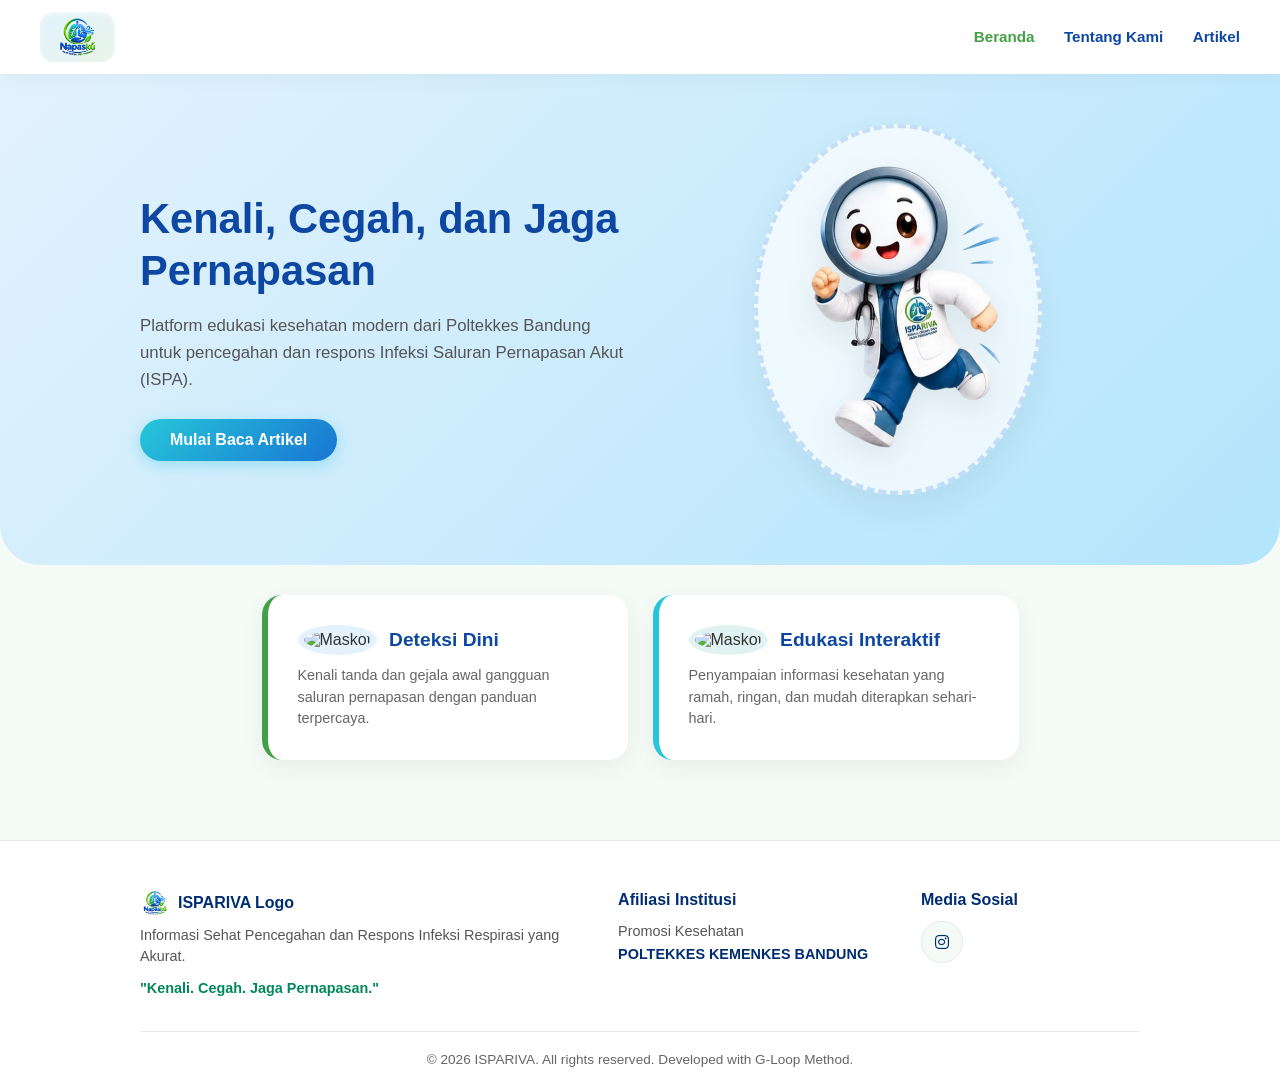
==== index.html @ 064b5a84 "Update index.html" ====
<!DOCTYPE html>
<html lang="id">
<head>
    <meta charset="UTF-8">
    <meta name="viewport" content="width=device-width, initial-scale=1.0">
    <title>ISPARIVA - Informasi Sehat Pencegahan & Respons ISPA</title>
    <link rel="stylesheet" href="assets/css/style.css">
    <link rel="stylesheet" href="https://cdnjs.cloudflare.com/ajax/libs/font-awesome/6.4.0/css/all.min.css">
    <style>
        /* Footer Sesuai Gambar Referensi */
        .new-footer {
            background: #FFFFFF;
            color: #333333;
            padding: 50px 40px 25px 40px;
            margin-top: 80px;
            border-top: 1px solid #EAEAEA;
        }
        .footer-container {
            max-width: 1000px;
            margin: 0 auto;
            display: grid;
            grid-template-columns: 2fr 1.2fr 1fr;
            gap: 40px;
            padding-bottom: 35px;
            border-bottom: 1px solid #EAEAEA;
            align-items: start;
        }
        .footer-col h5 {
            color: #002d72;
            font-size: 1rem;
            margin-top: 0;
            margin-bottom: 12px;
            font-weight: 700;
        }
        .footer-col p {
            font-size: 0.9rem;
            color: #555555;
            line-height: 1.5;
            margin-bottom: 12px;
            margin-top: 0;
        }
        .social-icons-flex {
            display: flex;
            gap: 10px;
            margin-top: 8px;
        }
        .social-icon-btn {
            width: 40px;
            height: 40px;
            background: #F4FBF7;
            border: 1px solid #E2E8F0;
            border-radius: 50%;
            display: flex;
            align-items: center;
            justify-content: center;
            color: #002d72;
            text-decoration: none;
            transition: all 0.2s;
        }
        .social-icon-btn:hover {
            background: #002d72;
            color: #FFFFFF;
        }
        .footer-bottom {
            text-align: center;
            padding-top: 20px;
            font-size: 0.85rem;
            color: #666666;
        }

        @media (max-width: 768px) {
            .footer-container { grid-template-columns: 1fr; gap: 30px; }
        }
    </style>
</head>
<body>

    <header>
        <div class="logo-wrapper">
            <a href="index.html">
                <img src="assets/img/logo.png" alt="Logo ISPARIVA" style="height: 38px; width: auto; display: block; object-fit: contain;">
            </a>
        </div>
        <nav>
            <a href="index.html" class="active">Beranda</a>
            <a href="tentang.html">Tentang Kami</a>
            <a href="blog/index.html">Artikel</a>
        </nav>
    </header>

    <section class="hero hero-blue">
        <div class="hero-flex">
            <div class="hero-text">
                <h1>Kenali, Cegah, dan Jaga Pernapasan</h1>
                <p>Platform edukasi kesehatan modern dari Poltekkes Bandung untuk pencegahan dan respons Infeksi Saluran Pernapasan Akut (ISPA).</p>
                <a href="blog/index.html" class="btn">Mulai Baca Artikel</a>
            </div>
            <div class="hero-image">
                <div class="mascot-circle-bg">
                    <img src="assets/img/maskot5.png" alt="Maskot Semangat">
                </div>
            </div>
        </div>
    </section>

    <div style="max-width: 1000px; margin: 0 auto;">
        <div class="card-grid">
            <div class="card">
                <div style="display: flex; align-items: center; gap: 12px; margin-bottom: 10px;">
                    <div style="background: #E3F2FD; padding: 6px; border-radius: 50%;">
                        <img src="assets/img/maskot3.jpg" alt="Maskot" style="width: 35px; height: 35px; border-radius: 50%; object-fit: cover;">
                    </div>
                    <h3 style="margin: 0;">Deteksi Dini</h3>
                </div>
                <p>Kenali tanda dan gejala awal gangguan saluran pernapasan dengan panduan terpercaya.</p>
            </div>
            <div class="card" style="border-left-color: var(--teal);">
                <div style="display: flex; align-items: center; gap: 12px; margin-bottom: 10px;">
                    <div style="background: #E0F2F1; padding: 6px; border-radius: 50%;">
                        <img src="assets/img/maskot3.jpg" alt="Maskot" style="width: 35px; height: 35px; border-radius: 50%; object-fit: cover;">
                    </div>
                    <h3 style="margin: 0;">Edukasi Interaktif</h3>
                </div>
                <p>Penyampaian informasi kesehatan yang ramah, ringan, dan mudah diterapkan sehari-hari.</p>
            </div>
        </div>
    </div>

    <footer style="background: #FFFFFF; color: #333333; padding: 50px 40px 25px 40px; margin-top: 80px; border-top: 1px solid #EAEAEA;">
        <div style="max-width: 1000px; margin: 0 auto; display: grid; grid-template-columns: 2fr 1.2fr 1fr; gap: 40px; padding-bottom: 35px; border-bottom: 1px solid #EAEAEA; align-items: start; text-align: left;">
            
            <!-- Kolom 1: Logo & Tagline -->
            <div>
                <div style="display: flex; align-items: center; gap: 8px; margin-bottom: 10px;">
                    <img src="assets/img/logo.png" alt="ISPARIVA Logo" style="height: 24px; width: auto; object-fit: contain;">
                    <span style="font-weight: 700; color: #002d72; font-size: 1rem;">ISPARIVA Logo</span>
                </div>
                <p style="font-size: 0.9rem; color: #555555; line-height: 1.5; margin: 0 0 12px 0;">Informasi Sehat Pencegahan dan Respons Infeksi Respirasi yang Akurat.</p>
                <p style="color: #00875a; font-weight: 700; margin: 0; font-size: 0.9rem;">"Kenali. Cegah. Jaga Pernapasan."</p>
            </div>
            
            <!-- Kolom 2: Afiliasi Institusi -->
            <div>
                <h5 style="color: #002d72; font-size: 1rem; margin-top: 0; margin-bottom: 12px; font-weight: 700;">Afiliasi Institusi</h5>
                <p style="font-size: 0.9rem; color: #555555; line-height: 1.5; margin: 0 0 4px 0;">Promosi Kesehatan</p>
                <p style="font-size: 0.9rem; font-weight: 700; color: #002d72; margin: 0;">POLTEKKES KEMENKES BANDUNG</p>
            </div>

            <div>
                <h5 style="color: #002d72; font-size: 1rem; margin-top: 0; margin-bottom: 12px; font-weight: 700;">Media Sosial</h5>
                <div style="display: flex; gap: 10px; margin-top: 8px; justify-content: flex-start;">
                    <a href="https://www.instagram.com/ispa.riva?stkn=MTZ3aDNnMjVvY2Jsdg==" target="_blank" style="width: 40px; height: 40px; background: #F4FBF7; border: 1px solid #E2E8F0; border-radius: 50%; display: flex; align-items: center; justify-content: center; color: #002d72; text-decoration: none;" title="Instagram">
                        <i class="fa-brands fa-instagram"></i>
                    </a>
                </div>
            </div>

        </div>
        <div style="text-align: center; padding-top: 20px; font-size: 0.85rem; color: #666666;">
            &copy; 2026 ISPARIVA. All rights reserved. Developed with G-Loop Method.
        </div>
    </footer>

</body>
</html>
---- assets/css/style.css ----
:root {
  --primary-blue: #0D47A1;
  --secondary-blue: #1976D2;
  --teal: #26C6DA;
  --primary-green: #43A047;
  --bg-color: #F4FBF7;
}

body {
  font-family: 'Poppins', sans-serif, Arial;
  background-color: var(--bg-color);
  color: #333333;
  margin: 0;
  padding: 0;
}

header {
  background: rgba(255, 255, 255, 0.95);
  backdrop-filter: blur(10px);
  padding: 12px 40px;
  display: flex;
  justify-content: space-between;
  align-items: center;
  box-shadow: 0 4px 20px rgba(0,0,0,0.04);
  position: sticky;
  top: 0;
  z-index: 1000;
}

.logo-wrapper {
  background: linear-gradient(135deg, #E3F2FD, #E8F5E9);
  padding: 6px 14px;
  border-radius: 14px;
  display: inline-flex;
  align-items: center;
  box-shadow: inset 0 2px 4px rgba(255,255,255,0.6);
}

nav a {
  margin-left: 25px;
  text-decoration: none;
  color: var(--primary-blue);
  font-weight: 600;
  font-size: 0.95rem;
  transition: color 0.2s;
}

nav a:hover, nav a.active {
  color: var(--primary-green);
}

.hero-blue {
  background: linear-gradient(135deg, #E3F2FD 0%, #B3E5FC 100%);
}

.hero {
  text-align: center;
  padding: 50px 20px 70px 20px;
  border-bottom-left-radius: 40px;
  border-bottom-right-radius: 40px;
}

.hero-flex {
  display: flex;
  align-items: center;
  justify-content: space-between;
  max-width: 1000px;
  margin: 0 auto;
  gap: 30px;
  text-align: left;
}

.hero-text { flex: 1; }
.hero-text h1 {
  color: var(--primary-blue);
  font-size: 2.6rem;
  margin-bottom: 15px;
  line-height: 1.25;
}
.hero-text p {
  color: #555;
  font-size: 1.05rem;
  margin-bottom: 25px;
  line-height: 1.6;
}

.hero-image { flex: 1; text-align: center; }
.mascot-circle-bg {
  display: inline-block;
  background: rgba(255, 255, 255, 0.7);
  padding: 25px;
  border-radius: 50%;
  box-shadow: 0 15px 35px rgba(0,0,0,0.06);
  border: 4px dashed rgba(25, 118, 210, 0.2);
}
.hero-image img {
  max-width: 230px;
  height: auto;
  animation: float 3s ease-in-out infinite;
  filter: drop-shadow(0 10px 15px rgba(0,0,0,0.08));
}

@keyframes float {
  0% { transform: translateY(0px); }
  50% { transform: translateY(-10px); }
  100% { transform: translateY(0px); }
}

.container {
  max-width: 900px;
  margin: 50px auto;
  background: #FFFFFF;
  padding: 45px;
  border-radius: 30px;
  box-shadow: 0 10px 35px rgba(0,0,0,0.04);
}

.section-title {
  text-align: center;
  margin-bottom: 40px;
}
.section-title span {
  color: var(--secondary-blue);
  font-size: 0.85rem;
  font-weight: 700;
  text-transform: uppercase;
  letter-spacing: 1.5px;
}
.section-title h2 {
  color: var(--primary-blue);
  font-size: 2.1rem;
  margin-top: 5px;
}

.mascot-banner {
  display: flex;
  align-items: center;
  padding: 22px 28px;
  border-radius: 20px;
  gap: 22px;
  margin-bottom: 35px;
  box-shadow: 0 6px 20px rgba(0,0,0,0.03);
}
.banner-green { background: #E8F5E9; border-left: 6px solid var(--primary-green); }
.banner-purple { background: #EDE7F6; border-left: 6px solid #7E57C2; }

.mascot-badge-box {
  background: #FFFFFF;
  padding: 10px;
  border-radius: 16px;
  box-shadow: 0 4px 12px rgba(0,0,0,0.05);
  display: flex;
  align-items: center;
  justify-content: center;
}
.mascot-banner img {
  width: 70px;
  height: auto;
}
.mascot-banner h4 {
  margin: 0 0 5px 0;
  color: var(--primary-blue);
  font-size: 1.1rem;
}
.mascot-banner p {
  margin: 0;
  font-size: 0.9rem;
  color: #555;
}

.card-grid {
  display: flex;
  justify-content: center;
  gap: 25px;
  margin-top: 30px;
  flex-wrap: wrap;
}

.card {
  background: #FFFFFF;
  border-radius: 20px;
  padding: 30px;
  width: 300px;
  box-shadow: 0 8px 25px rgba(0,0,0,0.05);
  border-left: 6px solid var(--primary-green);
  transition: transform 0.3s ease, box-shadow 0.3s ease;
}
.card:hover {
  transform: translateY(-5px);
  box-shadow: 0 12px 30px rgba(0,0,0,0.08);
}
.card h3 {
  color: var(--primary-blue);
  font-size: 1.2rem;
  margin-bottom: 10px;
}
.card p {
  font-size: 0.9rem;
  color: #666;
  margin: 0;
  line-height: 1.5;
}

.btn {
  display: inline-block;
  background: linear-gradient(135deg, var(--teal), var(--secondary-blue));
  color: #FFFFFF;
  padding: 12px 30px;
  border-radius: 30px;
  text-decoration: none;
  font-weight: bold;
  box-shadow: 0 4px 15px rgba(38, 198, 218, 0.35);
  transition: opacity 0.2s;
}
.btn:hover { opacity: 0.9; }

footer {
  text-align: center;
  padding: 40px 20px;
  background: var(--primary-blue);
  color: #FFFFFF;
  margin-top: 60px;
}
.footer-ig-btn {
  display: inline-flex;
  align-items: center;
  gap: 8px;
  background: #E1306C;
  color: #FFFFFF;
  padding: 10px 22px;
  border-radius: 25px;
  text-decoration: none;
  font-size: 0.9rem;
  font-weight: bold;
  margin-bottom: 15px;
}
.footer-ig-btn:hover { opacity: 0.85; }

@media (max-width: 768px) {
  .hero-flex { flex-direction: column; text-align: center; }
  .mascot-banner { flex-direction: column; text-align: center; }
}
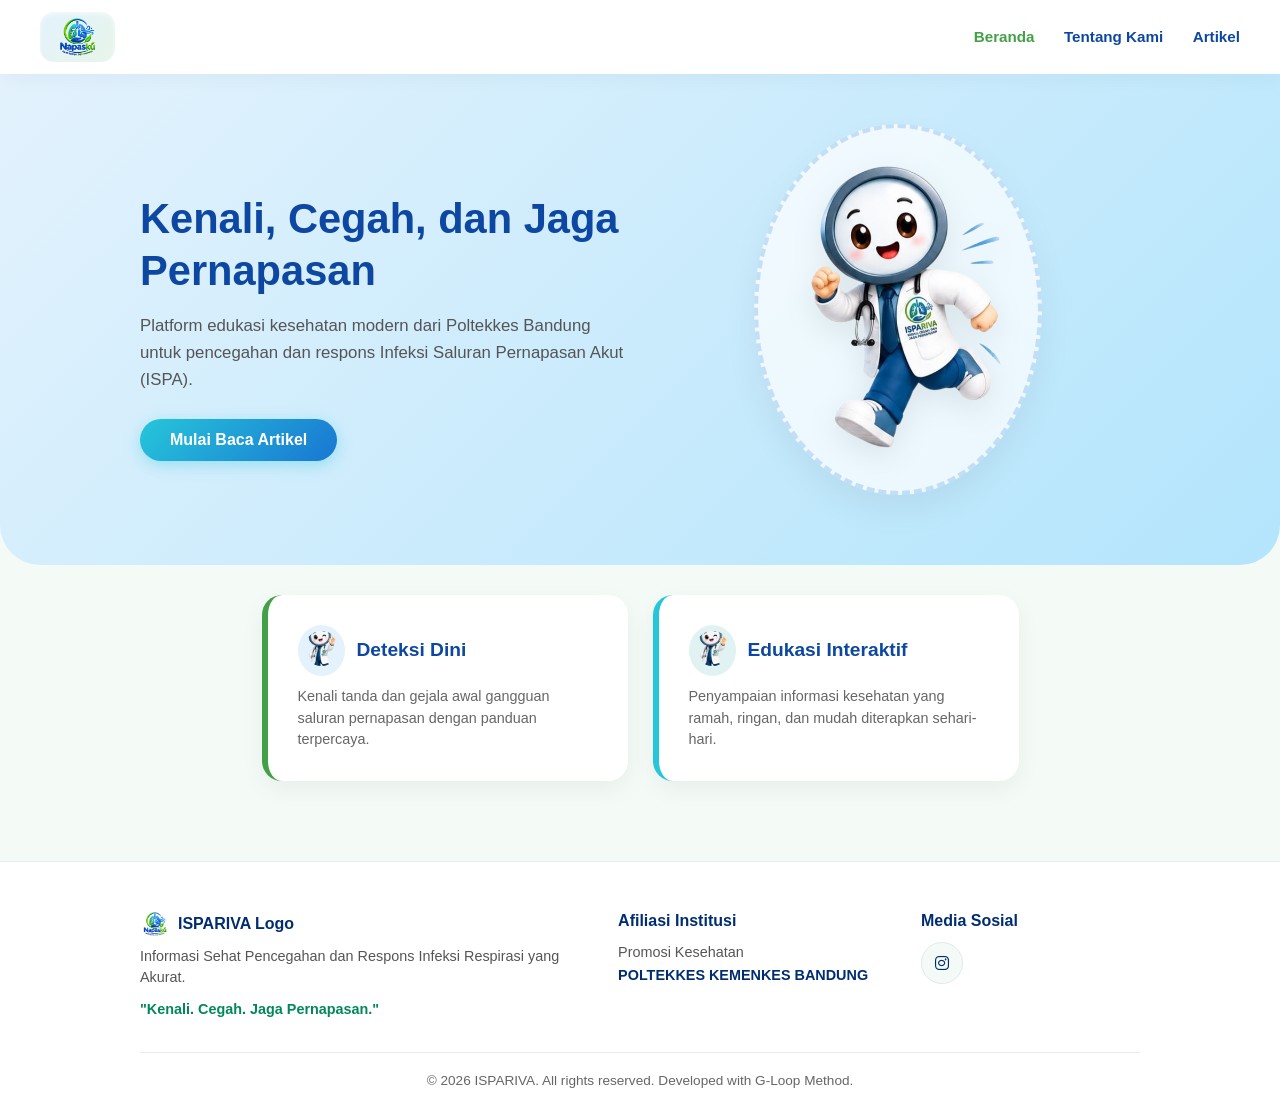
==== commit 6e87ea45: "Update index.html" ====
--- a/index.html
+++ b/index.html
@@ -108,7 +108,7 @@
             <div class="card">
                 <div style="display: flex; align-items: center; gap: 12px; margin-bottom: 10px;">
                     <div style="background: #E3F2FD; padding: 6px; border-radius: 50%;">
-                        <img src="assets/img/maskot3.jpg" alt="Maskot" style="width: 35px; height: 35px; border-radius: 50%; object-fit: cover;">
+                        <img src="assets/img/maskot3.png" alt="Maskot" style="width: 35px; height: 35px; border-radius: 50%; object-fit: cover;">
                     </div>
                     <h3 style="margin: 0;">Deteksi Dini</h3>
                 </div>
@@ -117,7 +117,7 @@
             <div class="card" style="border-left-color: var(--teal);">
                 <div style="display: flex; align-items: center; gap: 12px; margin-bottom: 10px;">
                     <div style="background: #E0F2F1; padding: 6px; border-radius: 50%;">
-                        <img src="assets/img/maskot3.jpg" alt="Maskot" style="width: 35px; height: 35px; border-radius: 50%; object-fit: cover;">
+                        <img src="assets/img/maskot3.png" alt="Maskot" style="width: 35px; height: 35px; border-radius: 50%; object-fit: cover;">
                     </div>
                     <h3 style="margin: 0;">Edukasi Interaktif</h3>
                 </div>
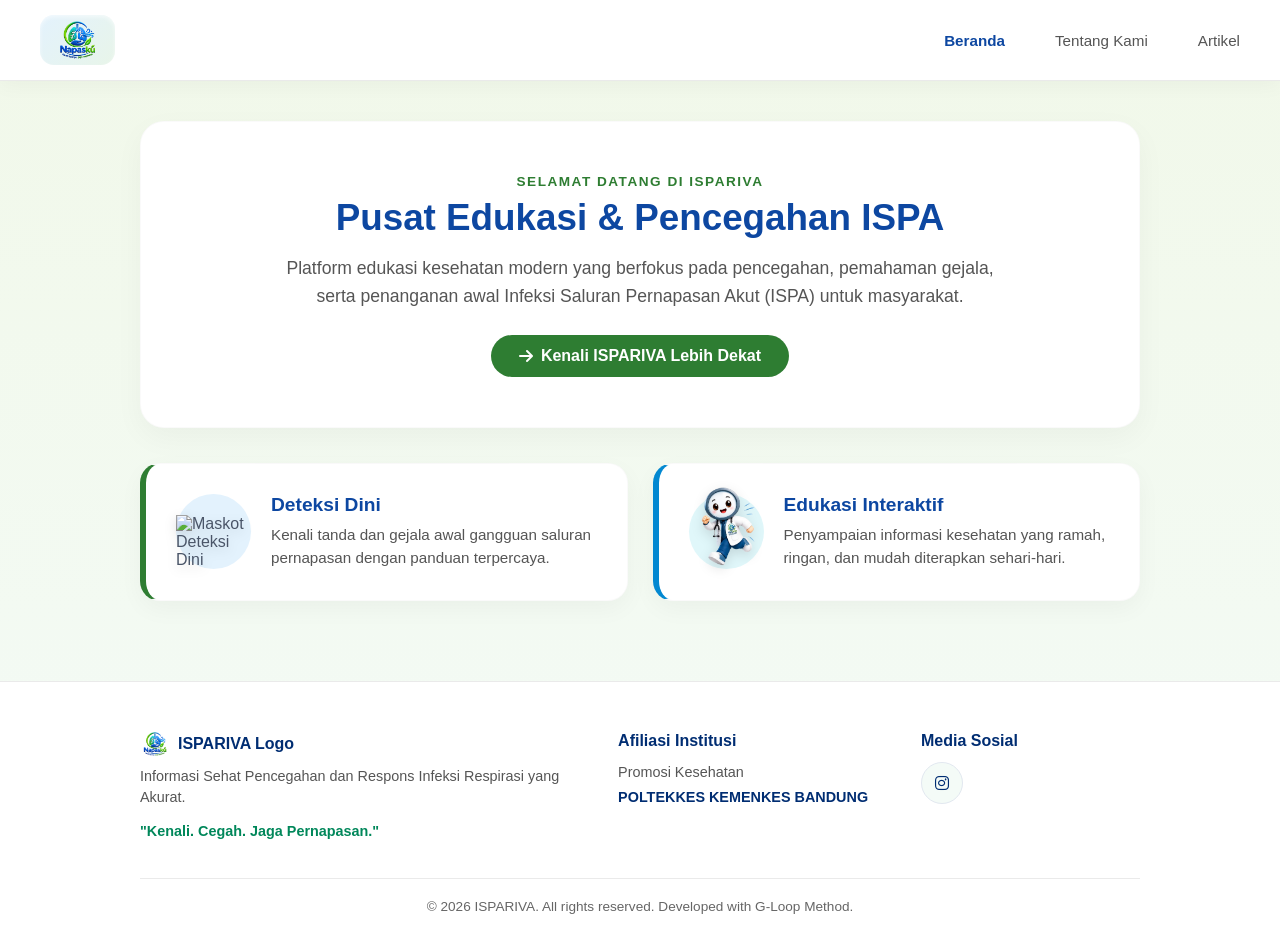
==== commit bef8236f: "Update index.html" ====
--- a/index.html
+++ b/index.html
@@ -3,11 +3,115 @@
 <head>
     <meta charset="UTF-8">
     <meta name="viewport" content="width=device-width, initial-scale=1.0">
-    <title>ISPARIVA - Informasi Sehat Pencegahan & Respons ISPA</title>
+    <title>Beranda - ISPARIVA</title>
     <link rel="stylesheet" href="assets/css/style.css">
     <link rel="stylesheet" href="https://cdnjs.cloudflare.com/ajax/libs/font-awesome/6.4.0/css/all.min.css">
     <style>
-        /* Footer Sesuai Gambar Referensi */
+        body {
+            background: linear-gradient(180deg, #F1F8E9 0%, #F4FBF7 100%);
+            color: #4a5568;
+            font-family: 'Segoe UI', Tahoma, Geneva, Verdana, sans-serif;
+            margin: 0;
+            padding: 0;
+        }
+        .main-container {
+            max-width: 1000px;
+            margin: 40px auto;
+            padding: 0 20px;
+        }
+        .hero-box {
+            background: #FFFFFF;
+            border-radius: 24px;
+            padding: 50px 40px;
+            box-shadow: 0 10px 30px rgba(0, 0, 0, 0.04);
+            text-align: center;
+            margin-bottom: 35px;
+            border: 1px solid rgba(0,0,0,0.02);
+        }
+        .hero-box h1 {
+            color: #0d47a1;
+            font-size: 2.3rem;
+            margin-top: 0;
+            margin-bottom: 15px;
+            font-weight: 800;
+        }
+        .hero-box p {
+            color: #555;
+            font-size: 1.1rem;
+            line-height: 1.6;
+            max-width: 750px;
+            margin: 0 auto 25px auto;
+        }
+        .cta-btn {
+            background: #2e7d32;
+            color: #FFFFFF;
+            padding: 12px 28px;
+            border-radius: 30px;
+            text-decoration: none;
+            font-weight: 600;
+            display: inline-flex;
+            align-items: center;
+            gap: 8px;
+            transition: background 0.2s;
+        }
+        .cta-btn:hover {
+            background: #1b5e20;
+        }
+
+        /* Kartu Fitur Beranda dengan Maskot Utuh (Tanpa Terpotong) */
+        .card-grid {
+            display: grid;
+            grid-template-columns: repeat(2, 1fr);
+            gap: 25px;
+            margin-top: 30px;
+        }
+        .feature-card {
+            background: #FFFFFF;
+            border-radius: 20px;
+            padding: 30px;
+            box-shadow: 0 8px 25px rgba(0, 0, 0, 0.04);
+            border: 1px solid rgba(0,0,0,0.02);
+            border-left: 6px solid #2e7d32;
+            display: flex;
+            align-items: flex-start;
+            gap: 20px;
+        }
+        .feature-card.blue-border {
+            border-left-color: #0288d1;
+        }
+        /* Lingkaran Background Penopang Maskot */
+        .mascot-circle-icon {
+            flex-shrink: 0;
+            width: 75px;
+            height: 75px;
+            background: #E3F2FD;
+            border-radius: 50%;
+            display: flex;
+            align-items: center;
+            justify-content: center;
+            position: relative;
+        }
+        .mascot-circle-icon img {
+            max-height: 85px;
+            width: auto;
+            position: absolute;
+            bottom: 0;
+            filter: drop-shadow(0 4px 6px rgba(0,0,0,0.12));
+        }
+        .feature-content h3 {
+            color: #0d47a1;
+            font-size: 1.2rem;
+            margin: 0 0 8px 0;
+            font-weight: 700;
+        }
+        .feature-content p {
+            color: #555;
+            font-size: 0.95rem;
+            line-height: 1.5;
+            margin: 0;
+        }
+
+        /* Footer Sesuai Referensi Rata Kiri (Hanya Instagram) */
         .new-footer {
             background: #FFFFFF;
             color: #333333;
@@ -24,6 +128,7 @@
             padding-bottom: 35px;
             border-bottom: 1px solid #EAEAEA;
             align-items: start;
+            text-align: left;
         }
         .footer-col h5 {
             color: #002d72;
@@ -43,6 +148,7 @@
             display: flex;
             gap: 10px;
             margin-top: 8px;
+            justify-content: flex-start;
         }
         .social-icon-btn {
             width: 40px;
@@ -69,94 +175,87 @@
         }
 
         @media (max-width: 768px) {
+            .card-grid { grid-template-columns: 1fr; }
             .footer-container { grid-template-columns: 1fr; gap: 30px; }
         }
     </style>
 </head>
 <body>
 
-    <header>
+    <header style="background: #ffffff; padding: 15px 40px; display: flex; justify-content: space-between; align-items: center; border-bottom: 1px solid #eaeaea;">
         <div class="logo-wrapper">
             <a href="index.html">
                 <img src="assets/img/logo.png" alt="Logo ISPARIVA" style="height: 38px; width: auto; display: block; object-fit: contain;">
             </a>
         </div>
-        <nav>
-            <a href="index.html" class="active">Beranda</a>
-            <a href="tentang.html">Tentang Kami</a>
-            <a href="blog/index.html">Artikel</a>
+        <nav style="display: flex; gap: 25px;">
+            <a href="index.html" style="text-decoration: none; color: #0d47a1; font-weight: 700;">Beranda</a>
+            <a href="tentang.html" style="text-decoration: none; color: #555; font-weight: 500;">Tentang Kami</a>
+            <a href="blog/index.html" style="text-decoration: none; color: #555; font-weight: 500;">Artikel</a>
         </nav>
     </header>
 
-    <section class="hero hero-blue">
-        <div class="hero-flex">
-            <div class="hero-text">
-                <h1>Kenali, Cegah, dan Jaga Pernapasan</h1>
-                <p>Platform edukasi kesehatan modern dari Poltekkes Bandung untuk pencegahan dan respons Infeksi Saluran Pernapasan Akut (ISPA).</p>
-                <a href="blog/index.html" class="btn">Mulai Baca Artikel</a>
-            </div>
-            <div class="hero-image">
-                <div class="mascot-circle-bg">
-                    <img src="assets/img/maskot5.png" alt="Maskot Semangat">
-                </div>
-            </div>
-        </div>
-    </section>
-
-    <div style="max-width: 1000px; margin: 0 auto;">
+    <div class="main-container">
+        <div class="hero-box">
+            <span style="color: #2e7d32; font-weight: 700; letter-spacing: 1.5px; font-size: 0.85rem; text-transform: uppercase; display: inline-block; margin-bottom: 8px;">Selamat Datang di ISPARIVA</span>
+            <h1>Pusat Edukasi & Pencegahan ISPA</h1>
+            <p>Platform edukasi kesehatan modern yang berfokus pada pencegahan, pemahaman gejala, serta penanganan awal Infeksi Saluran Pernapasan Akut (ISPA) untuk masyarakat.</p>
+            <a href="tentang.html" class="cta-btn"><i class="fa-solid fa-arrow-right"></i> Kenali ISPARIVA Lebih Dekat</a>
+        </div>
+
         <div class="card-grid">
-            <div class="card">
-                <div style="display: flex; align-items: center; gap: 12px; margin-bottom: 10px;">
-                    <div style="background: #E3F2FD; padding: 6px; border-radius: 50%;">
-                        <img src="assets/img/maskot3.png" alt="Maskot" style="width: 35px; height: 35px; border-radius: 50%; object-fit: cover;">
-                    </div>
-                    <h3 style="margin: 0;">Deteksi Dini</h3>
-                </div>
-                <p>Kenali tanda dan gejala awal gangguan saluran pernapasan dengan panduan terpercaya.</p>
-            </div>
-            <div class="card" style="border-left-color: var(--teal);">
-                <div style="display: flex; align-items: center; gap: 12px; margin-bottom: 10px;">
-                    <div style="background: #E0F2F1; padding: 6px; border-radius: 50%;">
-                        <img src="assets/img/maskot3.png" alt="Maskot" style="width: 35px; height: 35px; border-radius: 50%; object-fit: cover;">
-                    </div>
-                    <h3 style="margin: 0;">Edukasi Interaktif</h3>
-                </div>
-                <p>Penyampaian informasi kesehatan yang ramah, ringan, dan mudah diterapkan sehari-hari.</p>
+            <!-- Kartu 1 -->
+            <div class="feature-card">
+                <div class="mascot-circle-icon">
+                    <img src="assets/img/maskot3.jpg" alt="Maskot Deteksi Dini">
+                </div>
+                <div class="feature-content">
+                    <h3>Deteksi Dini</h3>
+                    <p>Kenali tanda dan gejala awal gangguan saluran pernapasan dengan panduan terpercaya.</p>
+                </div>
+            </div>
+
+            <!-- Kartu 2 -->
+            <div class="feature-card blue-border">
+                <div class="mascot-circle-icon" style="background: #E0F7FA;">
+                    <img src="assets/img/maskot5.png" alt="Maskot Edukasi Interaktif">
+                </div>
+                <div class="feature-content">
+                    <h3>Edukasi Interaktif</h3>
+                    <p>Penyampaian informasi kesehatan yang ramah, ringan, dan mudah diterapkan sehari-hari.</p>
+                </div>
             </div>
         </div>
     </div>
 
-    <footer style="background: #FFFFFF; color: #333333; padding: 50px 40px 25px 40px; margin-top: 80px; border-top: 1px solid #EAEAEA;">
-        <div style="max-width: 1000px; margin: 0 auto; display: grid; grid-template-columns: 2fr 1.2fr 1fr; gap: 40px; padding-bottom: 35px; border-bottom: 1px solid #EAEAEA; align-items: start; text-align: left;">
-            
-            <!-- Kolom 1: Logo & Tagline -->
-            <div>
+    <!-- Footer Rapi Sesuai Referensi (Hanya Instagram) -->
+    <footer class="new-footer">
+        <div class="footer-container">
+            <div class="footer-col">
                 <div style="display: flex; align-items: center; gap: 8px; margin-bottom: 10px;">
                     <img src="assets/img/logo.png" alt="ISPARIVA Logo" style="height: 24px; width: auto; object-fit: contain;">
                     <span style="font-weight: 700; color: #002d72; font-size: 1rem;">ISPARIVA Logo</span>
                 </div>
-                <p style="font-size: 0.9rem; color: #555555; line-height: 1.5; margin: 0 0 12px 0;">Informasi Sehat Pencegahan dan Respons Infeksi Respirasi yang Akurat.</p>
-                <p style="color: #00875a; font-weight: 700; margin: 0; font-size: 0.9rem;">"Kenali. Cegah. Jaga Pernapasan."</p>
+                <p>Informasi Sehat Pencegahan dan Respons Infeksi Respirasi yang Akurat.</p>
+                <p style="color: #00875a; font-weight: 700; margin: 0;">"Kenali. Cegah. Jaga Pernapasan."</p>
             </div>
             
-            <!-- Kolom 2: Afiliasi Institusi -->
-            <div>
-                <h5 style="color: #002d72; font-size: 1rem; margin-top: 0; margin-bottom: 12px; font-weight: 700;">Afiliasi Institusi</h5>
-                <p style="font-size: 0.9rem; color: #555555; line-height: 1.5; margin: 0 0 4px 0;">Promosi Kesehatan</p>
-                <p style="font-size: 0.9rem; font-weight: 700; color: #002d72; margin: 0;">POLTEKKES KEMENKES BANDUNG</p>
-            </div>
-
-            <div>
-                <h5 style="color: #002d72; font-size: 1rem; margin-top: 0; margin-bottom: 12px; font-weight: 700;">Media Sosial</h5>
-                <div style="display: flex; gap: 10px; margin-top: 8px; justify-content: flex-start;">
-                    <a href="https://www.instagram.com/ispa.riva?stkn=MTZ3aDNnMjVvY2Jsdg==" target="_blank" style="width: 40px; height: 40px; background: #F4FBF7; border: 1px solid #E2E8F0; border-radius: 50%; display: flex; align-items: center; justify-content: center; color: #002d72; text-decoration: none;" title="Instagram">
+            <div class="footer-col">
+                <h5>Afiliasi Institusi</h5>
+                <p style="margin-bottom: 4px;">Promosi Kesehatan</p>
+                <p style="font-weight: 700; color: #002d72; margin: 0;">POLTEKKES KEMENKES BANDUNG</p>
+            </div>
+
+            <div class="footer-col">
+                <h5>Media Sosial</h5>
+                <div class="social-icons-flex">
+                    <a href="https://www.instagram.com/ispa.riva?stkn=MTZ3aDNnMjVvY2Jsdg==" target="_blank" class="social-icon-btn" title="Instagram">
                         <i class="fa-brands fa-instagram"></i>
                     </a>
                 </div>
             </div>
-
-        </div>
-        <div style="text-align: center; padding-top: 20px; font-size: 0.85rem; color: #666666;">
+        </div>
+        <div class="footer-bottom">
             &copy; 2026 ISPARIVA. All rights reserved. Developed with G-Loop Method.
         </div>
     </footer>
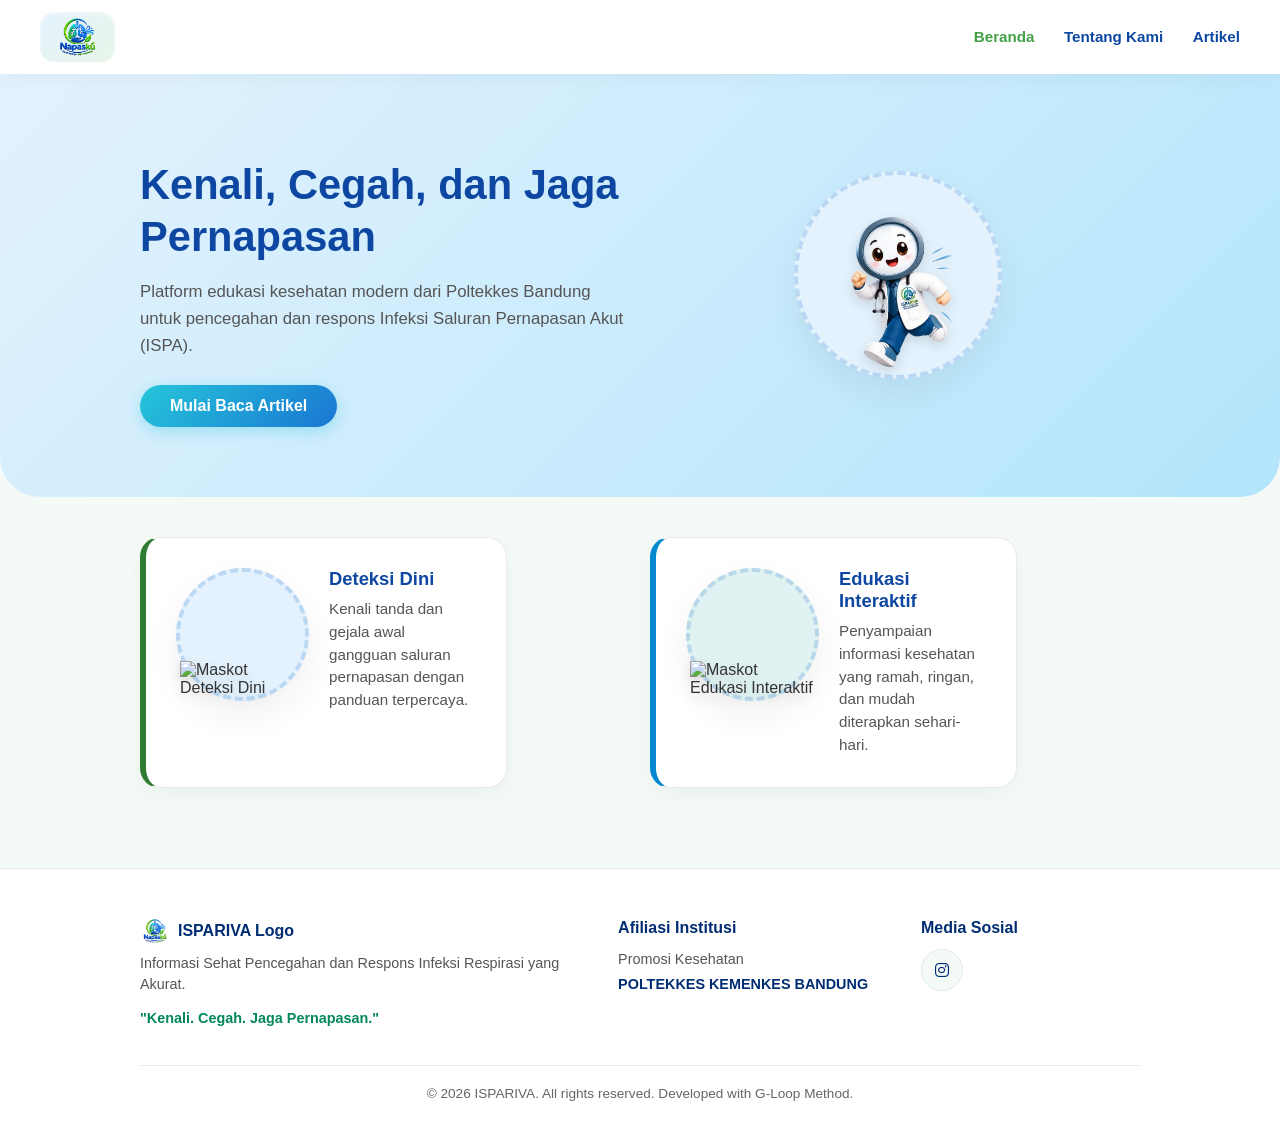
==== commit b98c3740: "Update index.html" ====
--- a/index.html
+++ b/index.html
@@ -3,84 +3,33 @@
 <head>
     <meta charset="UTF-8">
     <meta name="viewport" content="width=device-width, initial-scale=1.0">
-    <title>Beranda - ISPARIVA</title>
+    <title>ISPARIVA - Informasi Sehat Pencegahan & Respons ISPA</title>
     <link rel="stylesheet" href="assets/css/style.css">
     <link rel="stylesheet" href="https://cdnjs.cloudflare.com/ajax/libs/font-awesome/6.4.0/css/all.min.css">
     <style>
-        body {
-            background: linear-gradient(180deg, #F1F8E9 0%, #F4FBF7 100%);
-            color: #4a5568;
-            font-family: 'Segoe UI', Tahoma, Geneva, Verdana, sans-serif;
-            margin: 0;
-            padding: 0;
-        }
-        .main-container {
-            max-width: 1000px;
-            margin: 40px auto;
-            padding: 0 20px;
-        }
-        .hero-box {
-            background: #FFFFFF;
-            border-radius: 24px;
-            padding: 50px 40px;
-            box-shadow: 0 10px 30px rgba(0, 0, 0, 0.04);
-            text-align: center;
-            margin-bottom: 35px;
-            border: 1px solid rgba(0,0,0,0.02);
-        }
-        .hero-box h1 {
-            color: #0d47a1;
-            font-size: 2.3rem;
-            margin-top: 0;
-            margin-bottom: 15px;
-            font-weight: 800;
-        }
-        .hero-box p {
-            color: #555;
-            font-size: 1.1rem;
-            line-height: 1.6;
-            max-width: 750px;
-            margin: 0 auto 25px auto;
-        }
-        .cta-btn {
-            background: #2e7d32;
-            color: #FFFFFF;
-            padding: 12px 28px;
-            border-radius: 30px;
-            text-decoration: none;
-            font-weight: 600;
-            display: inline-flex;
-            align-items: center;
-            gap: 8px;
-            transition: background 0.2s;
-        }
-        .cta-btn:hover {
-            background: #1b5e20;
-        }
-
-        /* Kartu Fitur Beranda dengan Maskot Utuh (Tanpa Terpotong) */
+        /* Perbaikan CSS agar maskot tidak terpotong dan lingkaran jadi background */
         .card-grid {
             display: grid;
             grid-template-columns: repeat(2, 1fr);
-            gap: 25px;
-            margin-top: 30px;
-        }
-        .feature-card {
+            gap: 20px;
+            max-width: 1000px;
+            margin: 0 auto;
+        }
+        .card {
             background: #FFFFFF;
             border-radius: 20px;
             padding: 30px;
-            box-shadow: 0 8px 25px rgba(0, 0, 0, 0.04);
-            border: 1px solid rgba(0,0,0,0.02);
+            box-shadow: 0 8px 25px rgba(0,0,0,0.04);
+            border: 1px solid #EAEAEA;
             border-left: 6px solid #2e7d32;
             display: flex;
             align-items: flex-start;
             gap: 20px;
         }
-        .feature-card.blue-border {
+        .card:nth-child(2) {
             border-left-color: #0288d1;
         }
-        /* Lingkaran Background Penopang Maskot */
-        .mascot-circle-icon {
+        .mascot-circle-bg {
             flex-shrink: 0;
             width: 75px;
             height: 75px;
@@ -91,27 +40,15 @@
             justify-content: center;
             position: relative;
         }
-        .mascot-circle-icon img {
+        .mascot-circle-bg img {
             max-height: 85px;
             width: auto;
             position: absolute;
             bottom: 0;
             filter: drop-shadow(0 4px 6px rgba(0,0,0,0.12));
         }
-        .feature-content h3 {
-            color: #0d47a1;
-            font-size: 1.2rem;
-            margin: 0 0 8px 0;
-            font-weight: 700;
-        }
-        .feature-content p {
-            color: #555;
-            font-size: 0.95rem;
-            line-height: 1.5;
-            margin: 0;
-        }
-
-        /* Footer Sesuai Referensi Rata Kiri (Hanya Instagram) */
+
+        /* Footer Sesuai Gambar Referensi (Hanya Instagram) */
         .new-footer {
             background: #FFFFFF;
             color: #333333;
@@ -182,53 +119,61 @@
 </head>
 <body>
 
-    <header style="background: #ffffff; padding: 15px 40px; display: flex; justify-content: space-between; align-items: center; border-bottom: 1px solid #eaeaea;">
+    <header>
         <div class="logo-wrapper">
             <a href="index.html">
                 <img src="assets/img/logo.png" alt="Logo ISPARIVA" style="height: 38px; width: auto; display: block; object-fit: contain;">
             </a>
         </div>
-        <nav style="display: flex; gap: 25px;">
-            <a href="index.html" style="text-decoration: none; color: #0d47a1; font-weight: 700;">Beranda</a>
-            <a href="tentang.html" style="text-decoration: none; color: #555; font-weight: 500;">Tentang Kami</a>
-            <a href="blog/index.html" style="text-decoration: none; color: #555; font-weight: 500;">Artikel</a>
+        <nav>
+            <a href="index.html" class="active">Beranda</a>
+            <a href="tentang.html">Tentang Kami</a>
+            <a href="blog/index.html">Artikel</a>
         </nav>
     </header>
 
-    <div class="main-container">
-        <div class="hero-box">
-            <span style="color: #2e7d32; font-weight: 700; letter-spacing: 1.5px; font-size: 0.85rem; text-transform: uppercase; display: inline-block; margin-bottom: 8px;">Selamat Datang di ISPARIVA</span>
-            <h1>Pusat Edukasi & Pencegahan ISPA</h1>
-            <p>Platform edukasi kesehatan modern yang berfokus pada pencegahan, pemahaman gejala, serta penanganan awal Infeksi Saluran Pernapasan Akut (ISPA) untuk masyarakat.</p>
-            <a href="tentang.html" class="cta-btn"><i class="fa-solid fa-arrow-right"></i> Kenali ISPARIVA Lebih Dekat</a>
-        </div>
-
+    <section class="hero hero-blue">
+        <div class="hero-flex">
+            <div class="hero-text">
+                <h1>Kenali, Cegah, dan Jaga Pernapasan</h1>
+                <p>Platform edukasi kesehatan modern dari Poltekkes Bandung untuk pencegahan dan respons Infeksi Saluran Pernapasan Akut (ISPA).</p>
+                <a href="blog/index.html" class="btn">Mulai Baca Artikel</a>
+            </div>
+            <div class="hero-image">
+                <div class="mascot-circle-bg" style="width: 150px; height: 150px; margin: 0 auto;">
+                    <img src="assets/img/maskot5.png" alt="Maskot Semangat" style="max-height: 165px;">
+                </div>
+            </div>
+        </div>
+    </section>
+
+    <div style="max-width: 1000px; margin: 40px auto; padding: 0 20px;">
         <div class="card-grid">
-            <!-- Kartu 1 -->
-            <div class="feature-card">
-                <div class="mascot-circle-icon">
+            <!-- Kartu 1: Deteksi Dini -->
+            <div class="card">
+                <div class="mascot-circle-bg">
                     <img src="assets/img/maskot3.jpg" alt="Maskot Deteksi Dini">
                 </div>
-                <div class="feature-content">
-                    <h3>Deteksi Dini</h3>
-                    <p>Kenali tanda dan gejala awal gangguan saluran pernapasan dengan panduan terpercaya.</p>
-                </div>
-            </div>
-
-            <!-- Kartu 2 -->
-            <div class="feature-card blue-border">
-                <div class="mascot-circle-icon" style="background: #E0F7FA;">
-                    <img src="assets/img/maskot5.png" alt="Maskot Edukasi Interaktif">
-                </div>
-                <div class="feature-content">
-                    <h3>Edukasi Interaktif</h3>
-                    <p>Penyampaian informasi kesehatan yang ramah, ringan, dan mudah diterapkan sehari-hari.</p>
+                <div>
+                    <h3 style="color: var(--primary-blue); margin: 0 0 8px 0; font-size: 1.15rem;">Deteksi Dini</h3>
+                    <p style="margin: 0; color: #555; font-size: 0.95rem; line-height: 1.5;">Kenali tanda dan gejala awal gangguan saluran pernapasan dengan panduan terpercaya.</p>
+                </div>
+            </div>
+
+            <!-- Kartu 2: Edukasi Interaktif -->
+            <div class="card">
+                <div class="mascot-circle-bg" style="background: #E0F2F1;">
+                    <img src="assets/img/maskot3.jpg" alt="Maskot Edukasi Interaktif">
+                </div>
+                <div>
+                    <h3 style="color: var(--primary-blue); margin: 0 0 8px 0; font-size: 1.15rem;">Edukasi Interaktif</h3>
+                    <p style="margin: 0; color: #555; font-size: 0.95rem; line-height: 1.5;">Penyampaian informasi kesehatan yang ramah, ringan, dan mudah diterapkan sehari-hari.</p>
                 </div>
             </div>
         </div>
     </div>
 
-    <!-- Footer Rapi Sesuai Referensi (Hanya Instagram) -->
+    <!-- Footer Sesuai Referensi (3 Kolom, Tagline Hijau, Instagram Saja) -->
     <footer class="new-footer">
         <div class="footer-container">
             <div class="footer-col">
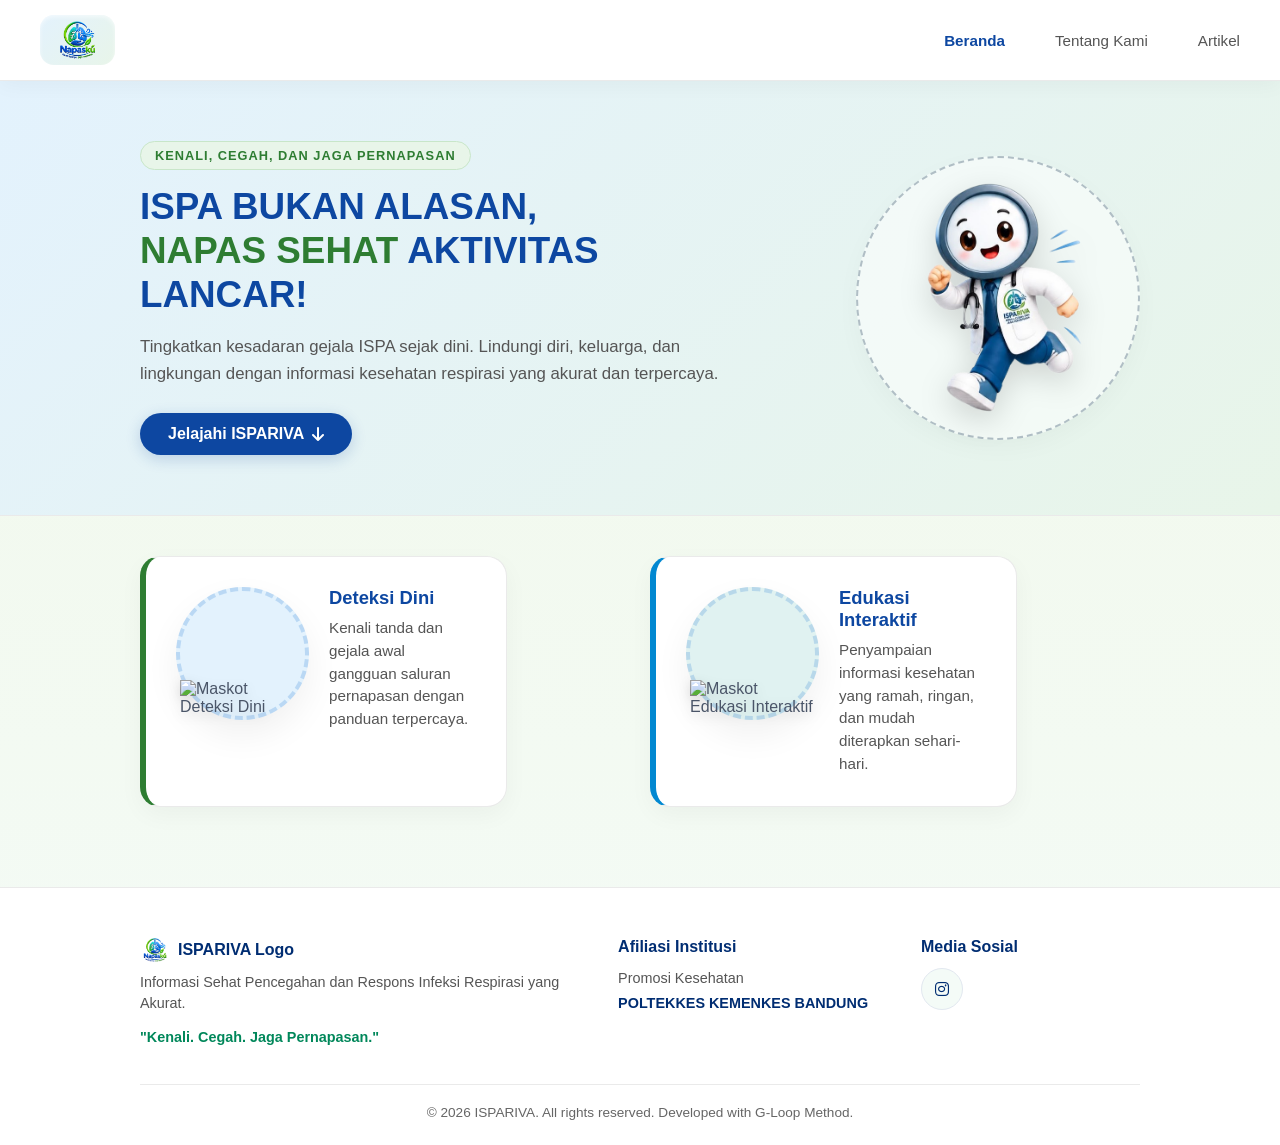
==== commit a06589b9: "Update index.html" ====
--- a/index.html
+++ b/index.html
@@ -7,13 +7,109 @@
     <link rel="stylesheet" href="assets/css/style.css">
     <link rel="stylesheet" href="https://cdnjs.cloudflare.com/ajax/libs/font-awesome/6.4.0/css/all.min.css">
     <style>
-        /* Perbaikan CSS agar maskot tidak terpotong dan lingkaran jadi background */
+        body {
+            background: linear-gradient(180deg, #F1F8E9 0%, #F4FBF7 100%);
+            color: #4a5568;
+            font-family: 'Segoe UI', Tahoma, Geneva, Verdana, sans-serif;
+            margin: 0;
+            padding: 0;
+        }
+
+        /* Hero Section Baru Ala 554 dengan Maskot Utuh */
+        .hero-section {
+            background: linear-gradient(135deg, #E3F2FD 0%, #E8F5E9 100%);
+            padding: 60px 40px;
+            border-bottom: 1px solid #EAEAEA;
+        }
+        .hero-container {
+            max-width: 1000px;
+            margin: 0 auto;
+            display: flex;
+            align-items: center;
+            justify-content: space-between;
+            gap: 40px;
+        }
+        .hero-text-content {
+            max-width: 580px;
+        }
+        .hero-badge {
+            background: #E8F5E9;
+            color: #2e7d32;
+            padding: 6px 14px;
+            border-radius: 20px;
+            font-size: 0.8rem;
+            font-weight: 700;
+            text-transform: uppercase;
+            letter-spacing: 1px;
+            display: inline-block;
+            margin-bottom: 15px;
+            border: 1px solid #C8E6C9;
+        }
+        .hero-text-content h1 {
+            color: #0d47a1;
+            font-size: 2.3rem;
+            margin: 0 0 15px 0;
+            font-weight: 800;
+            line-height: 1.2;
+        }
+        .hero-text-content h1 span {
+            color: #2e7d32;
+        }
+        .hero-text-content p {
+            color: #555555;
+            font-size: 1.05rem;
+            line-height: 1.6;
+            margin-bottom: 25px;
+        }
+        .hero-btn {
+            background: #0d47a1;
+            color: #FFFFFF;
+            padding: 12px 28px;
+            border-radius: 30px;
+            text-decoration: none;
+            font-weight: 600;
+            display: inline-flex;
+            align-items: center;
+            gap: 8px;
+            box-shadow: 0 4px 15px rgba(13, 71, 161, 0.2);
+            transition: background 0.2s;
+        }
+        .hero-btn:hover {
+            background: #002d72;
+        }
+
+        /* Area Maskot Berjalan Tanpa Terpotong */
+        .hero-mascot-area {
+            flex-shrink: 0;
+            text-align: center;
+            position: relative;
+            width: 280px;
+            height: 280px;
+            background: rgba(255, 255, 255, 0.5);
+            border-radius: 50%;
+            display: flex;
+            align-items: center;
+            justify-content: center;
+            box-shadow: 0 8px 25px rgba(0,0,0,0.03);
+            border: 2px dashed #B0BEC5;
+        }
+        .hero-mascot-area img {
+            max-height: 250px;
+            width: auto;
+            display: block;
+            filter: drop-shadow(0 10px 15px rgba(0,0,0,0.15));
+        }
+
+        /* Kartu Fitur di Bawah Hero */
+        .features-container {
+            max-width: 1000px;
+            margin: 40px auto;
+            padding: 0 20px;
+        }
         .card-grid {
             display: grid;
             grid-template-columns: repeat(2, 1fr);
             gap: 20px;
-            max-width: 1000px;
-            margin: 0 auto;
         }
         .card {
             background: #FFFFFF;
@@ -48,7 +144,7 @@
             filter: drop-shadow(0 4px 6px rgba(0,0,0,0.12));
         }
 
-        /* Footer Sesuai Gambar Referensi (Hanya Instagram) */
+        /* Footer Sesuai Referensi Rata Kiri (Hanya Instagram) */
         .new-footer {
             background: #FFFFFF;
             color: #333333;
@@ -112,6 +208,9 @@
         }
 
         @media (max-width: 768px) {
+            .hero-container { flex-direction: column; text-align: center; }
+            .hero-text-content { max-width: 100%; }
+            .hero-mascot-area { margin: 0 auto; }
             .card-grid { grid-template-columns: 1fr; }
             .footer-container { grid-template-columns: 1fr; gap: 30px; }
         }
@@ -119,35 +218,36 @@
 </head>
 <body>
 
-    <header>
+    <header style="background: #ffffff; padding: 15px 40px; display: flex; justify-content: space-between; align-items: center; border-bottom: 1px solid #eaeaea;">
         <div class="logo-wrapper">
             <a href="index.html">
                 <img src="assets/img/logo.png" alt="Logo ISPARIVA" style="height: 38px; width: auto; display: block; object-fit: contain;">
             </a>
         </div>
-        <nav>
-            <a href="index.html" class="active">Beranda</a>
-            <a href="tentang.html">Tentang Kami</a>
-            <a href="blog/index.html">Artikel</a>
+        <nav style="display: flex; gap: 25px;">
+            <a href="index.html" style="text-decoration: none; color: #0d47a1; font-weight: 700;">Beranda</a>
+            <a href="tentang.html" style="text-decoration: none; color: #555; font-weight: 500;">Tentang Kami</a>
+            <a href="blog/index.html" style="text-decoration: none; color: #555; font-weight: 500;">Artikel</a>
         </nav>
     </header>
 
-    <section class="hero hero-blue">
-        <div class="hero-flex">
-            <div class="hero-text">
-                <h1>Kenali, Cegah, dan Jaga Pernapasan</h1>
-                <p>Platform edukasi kesehatan modern dari Poltekkes Bandung untuk pencegahan dan respons Infeksi Saluran Pernapasan Akut (ISPA).</p>
-                <a href="blog/index.html" class="btn">Mulai Baca Artikel</a>
-            </div>
-            <div class="hero-image">
-                <div class="mascot-circle-bg" style="width: 150px; height: 150px; margin: 0 auto;">
-                    <img src="assets/img/maskot5.png" alt="Maskot Semangat" style="max-height: 165px;">
-                </div>
+    <!-- Hero Section Baru -->
+    <section class="hero-section">
+        <div class="hero-container">
+            <div class="hero-text-content">
+                <span class="hero-badge">Kenali, Cegah, dan Jaga Pernapasan</span>
+                <h1>ISPA BUKAN ALASAN, <br><span>NAPAS SEHAT</span> AKTIVITAS LANCAR!</h1>
+                <p>Tingkatkan kesadaran gejala ISPA sejak dini. Lindungi diri, keluarga, dan lingkungan dengan informasi kesehatan respirasi yang akurat dan terpercaya.</p>
+                <a href="blog/index.html" class="hero-btn">Jelajahi ISPARIVA <i class="fa-solid fa-arrow-down"></i></a>
+            </div>
+            <div class="hero-mascot-area">
+                <img src="assets/img/maskot5.png" alt="Maskot ISPARIVA">
             </div>
         </div>
     </section>
 
-    <div style="max-width: 1000px; margin: 40px auto; padding: 0 20px;">
+    <!-- Kartu Fitur Beranda -->
+    <div class="features-container">
         <div class="card-grid">
             <!-- Kartu 1: Deteksi Dini -->
             <div class="card">
@@ -155,7 +255,7 @@
                     <img src="assets/img/maskot3.jpg" alt="Maskot Deteksi Dini">
                 </div>
                 <div>
-                    <h3 style="color: var(--primary-blue); margin: 0 0 8px 0; font-size: 1.15rem;">Deteksi Dini</h3>
+                    <h3 style="color: #0d47a1; margin: 0 0 8px 0; font-size: 1.15rem;">Deteksi Dini</h3>
                     <p style="margin: 0; color: #555; font-size: 0.95rem; line-height: 1.5;">Kenali tanda dan gejala awal gangguan saluran pernapasan dengan panduan terpercaya.</p>
                 </div>
             </div>
@@ -166,14 +266,14 @@
                     <img src="assets/img/maskot3.jpg" alt="Maskot Edukasi Interaktif">
                 </div>
                 <div>
-                    <h3 style="color: var(--primary-blue); margin: 0 0 8px 0; font-size: 1.15rem;">Edukasi Interaktif</h3>
+                    <h3 style="color: #0d47a1; margin: 0 0 8px 0; font-size: 1.15rem;">Edukasi Interaktif</h3>
                     <p style="margin: 0; color: #555; font-size: 0.95rem; line-height: 1.5;">Penyampaian informasi kesehatan yang ramah, ringan, dan mudah diterapkan sehari-hari.</p>
                 </div>
             </div>
         </div>
     </div>
 
-    <!-- Footer Sesuai Referensi (3 Kolom, Tagline Hijau, Instagram Saja) -->
+    <!-- Footer Rapi Sesuai Referensi -->
     <footer class="new-footer">
         <div class="footer-container">
             <div class="footer-col">
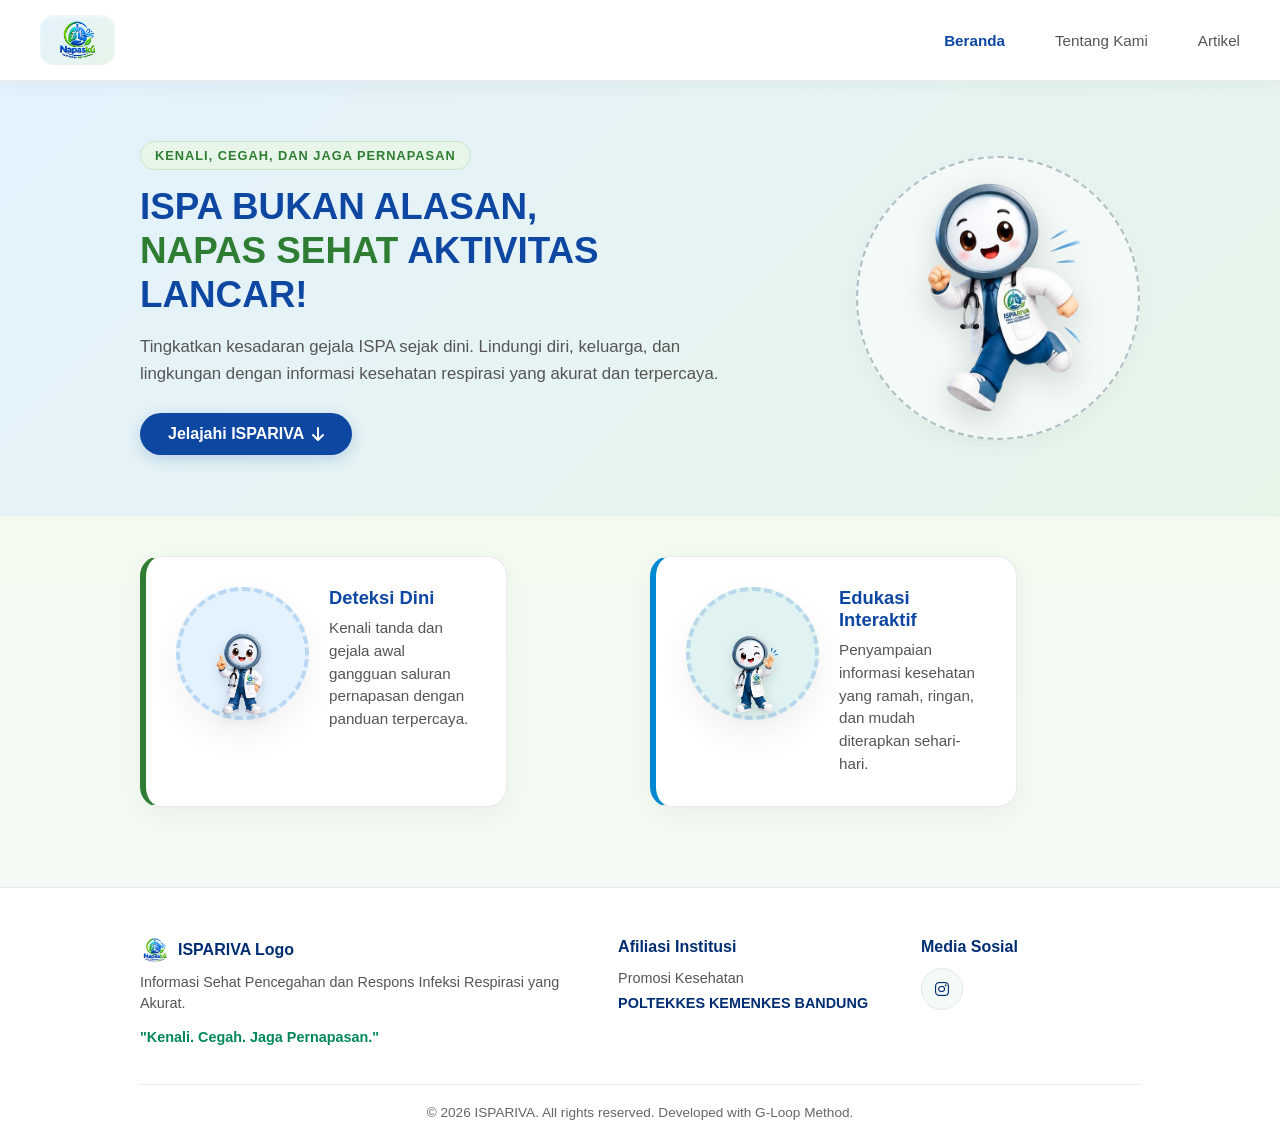
==== commit 84fbcc3a: "Update index.html" ====
--- a/index.html
+++ b/index.html
@@ -252,7 +252,7 @@
             <!-- Kartu 1: Deteksi Dini -->
             <div class="card">
                 <div class="mascot-circle-bg">
-                    <img src="assets/img/maskot3.jpg" alt="Maskot Deteksi Dini">
+                    <img src="assets/img/maskot.webp" alt="Maskot Deteksi Dini">
                 </div>
                 <div>
                     <h3 style="color: #0d47a1; margin: 0 0 8px 0; font-size: 1.15rem;">Deteksi Dini</h3>
@@ -263,7 +263,7 @@
             <!-- Kartu 2: Edukasi Interaktif -->
             <div class="card">
                 <div class="mascot-circle-bg" style="background: #E0F2F1;">
-                    <img src="assets/img/maskot3.jpg" alt="Maskot Edukasi Interaktif">
+                    <img src="assets/img/maskot3.png" alt="Maskot Edukasi Interaktif">
                 </div>
                 <div>
                     <h3 style="color: #0d47a1; margin: 0 0 8px 0; font-size: 1.15rem;">Edukasi Interaktif</h3>
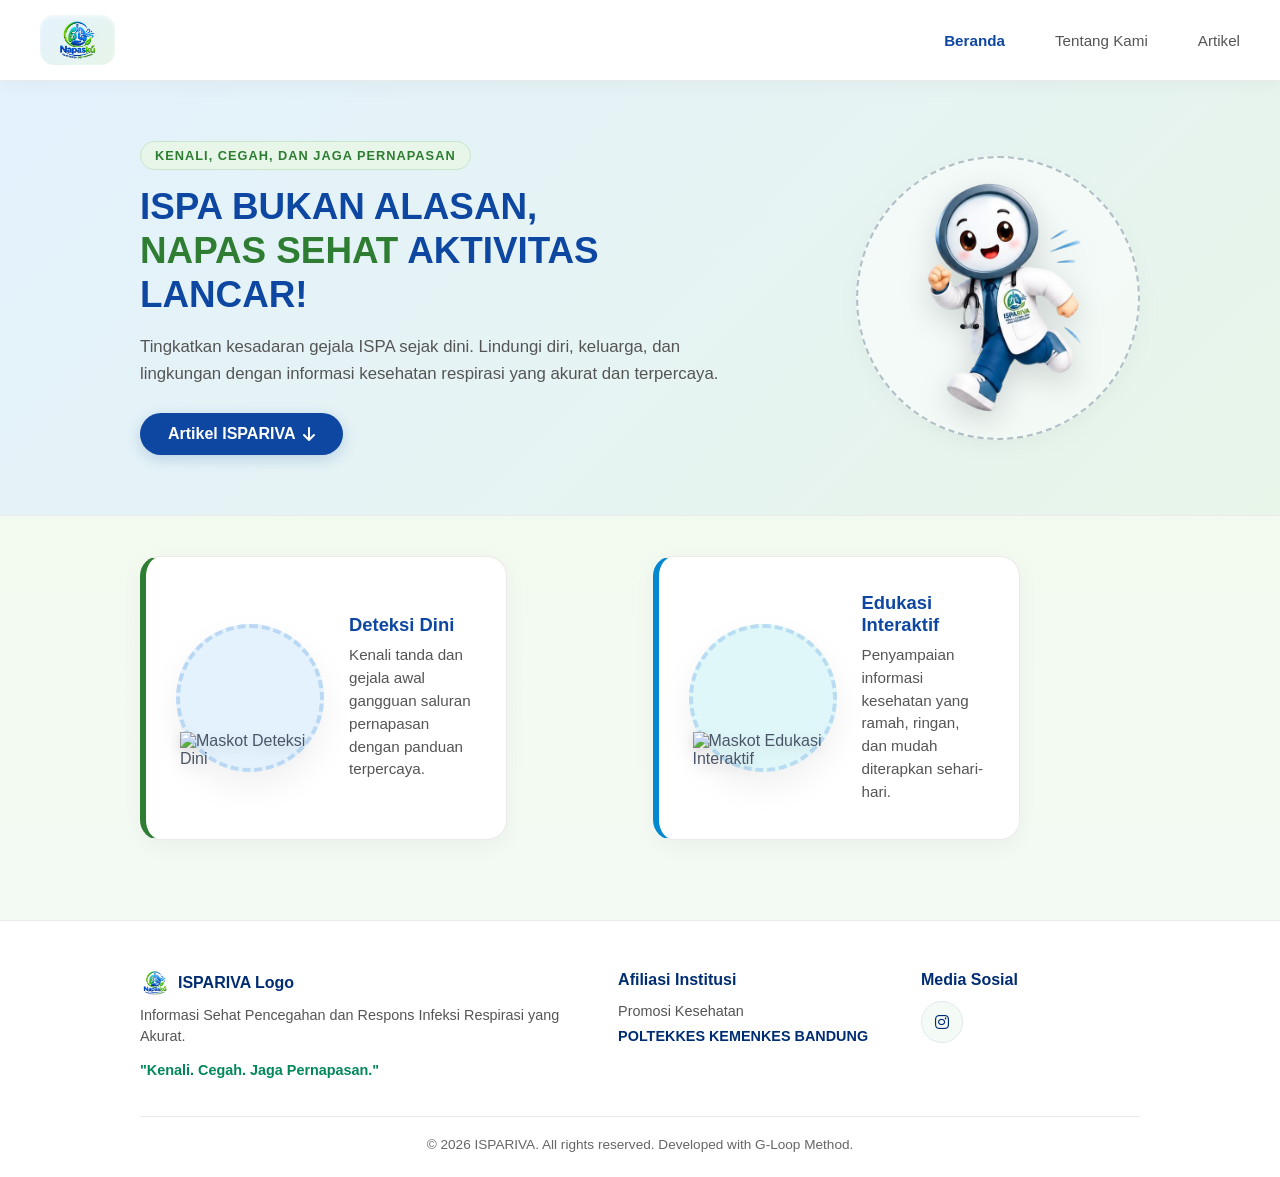
==== commit 2f1035d8: "Update index.html" ====
--- a/index.html
+++ b/index.html
@@ -15,7 +15,7 @@
             padding: 0;
         }
 
-        /* Hero Section Baru Ala 554 dengan Maskot Utuh */
+        /* Hero Section */
         .hero-section {
             background: linear-gradient(135deg, #E3F2FD 0%, #E8F5E9 100%);
             padding: 60px 40px;
@@ -78,7 +78,6 @@
             background: #002d72;
         }
 
-        /* Area Maskot Berjalan Tanpa Terpotong */
         .hero-mascot-area {
             flex-shrink: 0;
             text-align: center;
@@ -100,7 +99,7 @@
             filter: drop-shadow(0 10px 15px rgba(0,0,0,0.15));
         }
 
-        /* Kartu Fitur di Bawah Hero */
+        /* Kartu Fitur: Frame Lebih Panjang & Maskot Proporsional */
         .features-container {
             max-width: 1000px;
             margin: 40px auto;
@@ -109,26 +108,28 @@
         .card-grid {
             display: grid;
             grid-template-columns: repeat(2, 1fr);
-            gap: 20px;
+            gap: 25px;
         }
         .card {
             background: #FFFFFF;
             border-radius: 20px;
-            padding: 30px;
+            padding: 35px 30px; /* Padding ditambah agar frame lebih panjang dan proporsional */
             box-shadow: 0 8px 25px rgba(0,0,0,0.04);
             border: 1px solid #EAEAEA;
             border-left: 6px solid #2e7d32;
             display: flex;
-            align-items: flex-start;
-            gap: 20px;
+            align-items: center; /* Posisi vertikal sejajar tengah dengan maskot */
+            gap: 25px;
         }
         .card:nth-child(2) {
             border-left-color: #0288d1;
         }
+        
+        /* Ukuran Lingkaran dan Maskot Diperbesar agar Pas */
         .mascot-circle-bg {
             flex-shrink: 0;
-            width: 75px;
-            height: 75px;
+            width: 90px;
+            height: 90px;
             background: #E3F2FD;
             border-radius: 50%;
             display: flex;
@@ -137,7 +138,7 @@
             position: relative;
         }
         .mascot-circle-bg img {
-            max-height: 85px;
+            max-height: 105px; /* Maskot diperbesar memenuhi lingkaran */
             width: auto;
             position: absolute;
             bottom: 0;
@@ -231,14 +232,14 @@
         </nav>
     </header>
 
-    <!-- Hero Section Baru -->
+    <!-- Hero Section -->
     <section class="hero-section">
         <div class="hero-container">
             <div class="hero-text-content">
                 <span class="hero-badge">Kenali, Cegah, dan Jaga Pernapasan</span>
                 <h1>ISPA BUKAN ALASAN, <br><span>NAPAS SEHAT</span> AKTIVITAS LANCAR!</h1>
                 <p>Tingkatkan kesadaran gejala ISPA sejak dini. Lindungi diri, keluarga, dan lingkungan dengan informasi kesehatan respirasi yang akurat dan terpercaya.</p>
-                <a href="blog/index.html" class="hero-btn">Jelajahi ISPARIVA <i class="fa-solid fa-arrow-down"></i></a>
+                <a href="blog/index.html" class="hero-btn">Artikel ISPARIVA <i class="fa-solid fa-arrow-down"></i></a>
             </div>
             <div class="hero-mascot-area">
                 <img src="assets/img/maskot5.png" alt="Maskot ISPARIVA">
@@ -252,7 +253,7 @@
             <!-- Kartu 1: Deteksi Dini -->
             <div class="card">
                 <div class="mascot-circle-bg">
-                    <img src="assets/img/maskot.webp" alt="Maskot Deteksi Dini">
+                    <img src="assets/img/maskot3.jpg" alt="Maskot Deteksi Dini">
                 </div>
                 <div>
                     <h3 style="color: #0d47a1; margin: 0 0 8px 0; font-size: 1.15rem;">Deteksi Dini</h3>
@@ -262,8 +263,8 @@
 
             <!-- Kartu 2: Edukasi Interaktif -->
             <div class="card">
-                <div class="mascot-circle-bg" style="background: #E0F2F1;">
-                    <img src="assets/img/maskot3.png" alt="Maskot Edukasi Interaktif">
+                <div class="mascot-circle-bg" style="background: #E0F7FA;">
+                    <img src="assets/img/maskot3.jpg" alt="Maskot Edukasi Interaktif">
                 </div>
                 <div>
                     <h3 style="color: #0d47a1; margin: 0 0 8px 0; font-size: 1.15rem;">Edukasi Interaktif</h3>
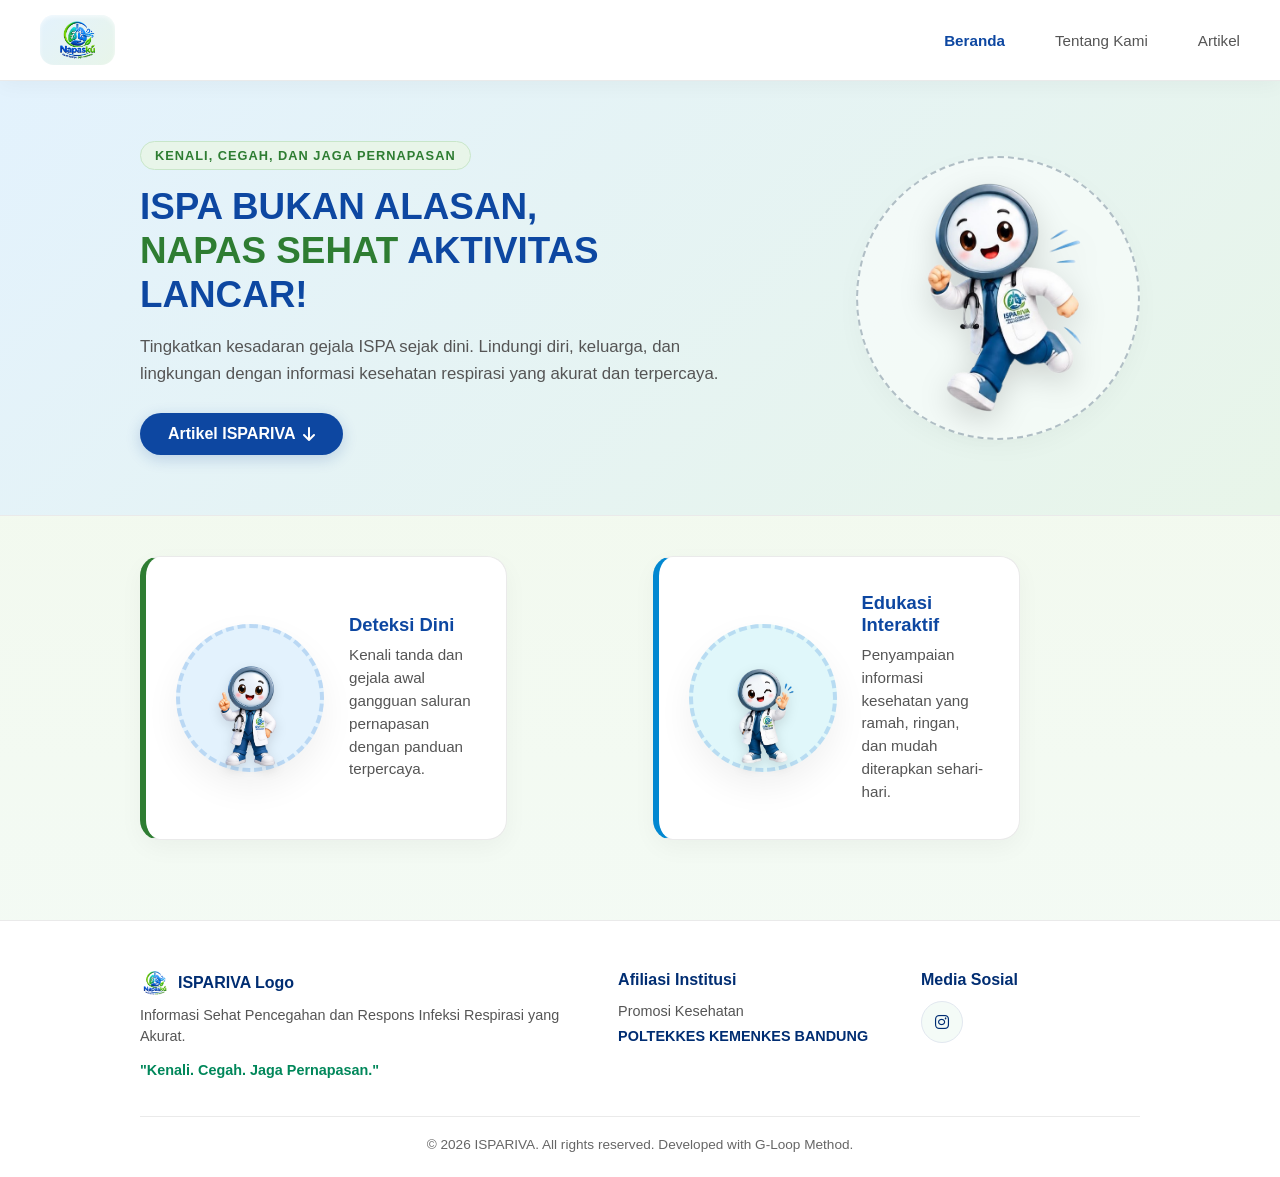
==== commit 8fedf260: "Update index.html" ====
--- a/index.html
+++ b/index.html
@@ -253,7 +253,7 @@
             <!-- Kartu 1: Deteksi Dini -->
             <div class="card">
                 <div class="mascot-circle-bg">
-                    <img src="assets/img/maskot3.jpg" alt="Maskot Deteksi Dini">
+                    <img src="assets/img/maskot.webp" alt="Maskot Deteksi Dini">
                 </div>
                 <div>
                     <h3 style="color: #0d47a1; margin: 0 0 8px 0; font-size: 1.15rem;">Deteksi Dini</h3>
@@ -264,7 +264,7 @@
             <!-- Kartu 2: Edukasi Interaktif -->
             <div class="card">
                 <div class="mascot-circle-bg" style="background: #E0F7FA;">
-                    <img src="assets/img/maskot3.jpg" alt="Maskot Edukasi Interaktif">
+                    <img src="assets/img/maskot3.png" alt="Maskot Edukasi Interaktif">
                 </div>
                 <div>
                     <h3 style="color: #0d47a1; margin: 0 0 8px 0; font-size: 1.15rem;">Edukasi Interaktif</h3>
